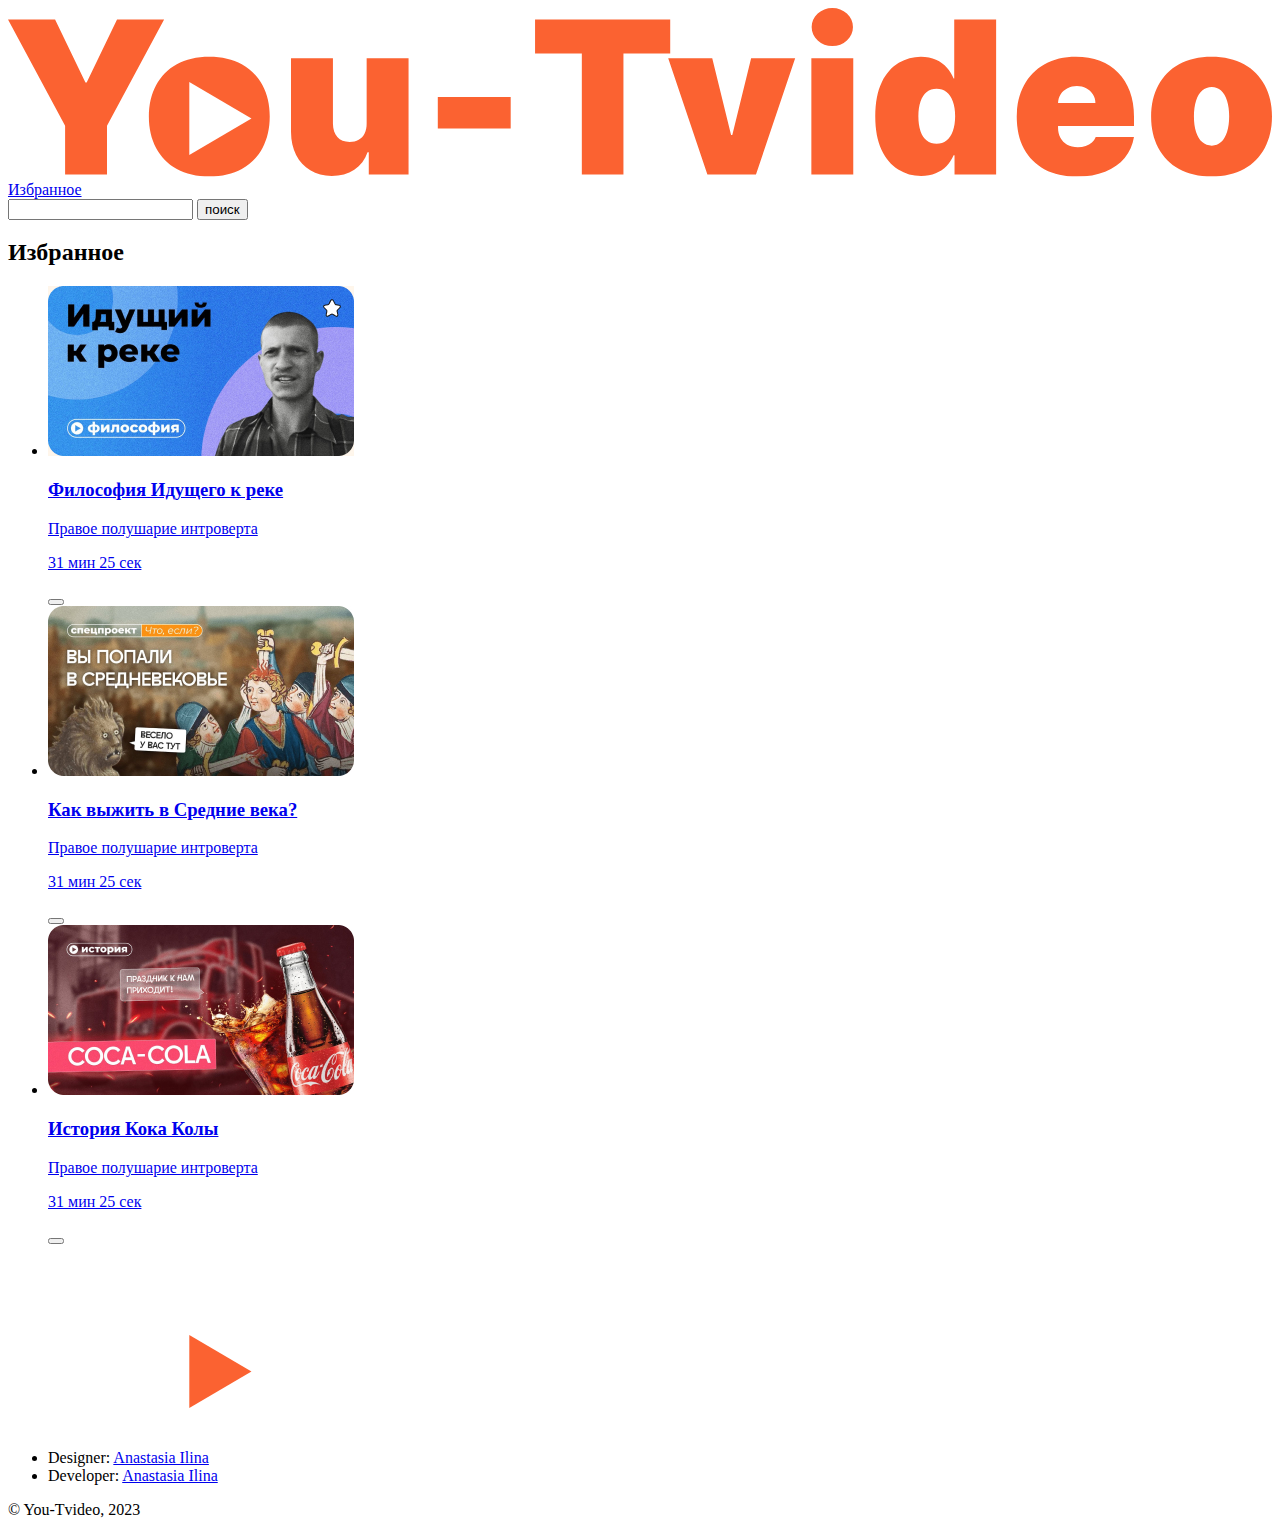
==== favorite.html @ 2fc43063 "l1" ====
<!DOCTYPE html>
<html lang="en">

<head>
	<meta charset="UTF-8">
	<meta name="viewport" content="width=device-width, initial-scale=1.0">
	<title>You-Tvideo - Удобный видеохостинг для тебя</title>
</head>

<body>
	<header class="header">
		<div class="container  header__container">
			<a class="header__link" href="#">
				<svg class="header__logo" viewBox="0 0 240 32" role="img" aria-label="Логотип сервиса You-Tvideo">
					<use xlink:href="/image/sprite.svg#logo-orange"></use>
				</svg>
			</a>

			<a class="header__link  header__link--favorite" href="/favorite.html">
				Избранное
			</a>
		</div>
	</header>
	<main class="main">

		<section class="search">
			<div class="container">
				<form class="search__form">
					<label class="search__label" for="">
						<input class="search__input" type="search">
						<button class="search__btn" type="submit">
							поиск
						</button>
					</label>
				</form>
			</div>
		</section>
		<section class="video-list">
			<div class="container">
				<h2 class="video-list__title">
					Избранное
				</h2>
				<ul class="video-list__items">
					<li class="video-list__item">
						<article class="video-card">
							<a class="video-card__link" href="#">
								<img class="video-card__thumbnail" src="/image/img1.jpg" alt="Превью видео Философия Идущего к реке">
								<h3 class="video-card__title">
									Философия Идущего к реке
								</h3>
								<p class="video-card__channel">
									Правое полушарие интроверта
								</p>
								<p class="video-card__duration">
									31 мин 25 сек
								</p>
							</a>
							<button class="video-card__favorite" type="button"></button>
						</article>
					</li>
					<li class="video-list__item">
						<article class="video-card">
							<a class="video-card__link" href="#">
								<img class="video-card__thumbnail" src="/image/img2.jpg" alt="Превью видео Как выжить в Средние века?">
								<h3 class="video-card__title">
									Как выжить в Средние века?
								</h3>
								<p class="video-card__channel">
									Правое полушарие интроверта
								</p>
								<p class="video-card__duration">
									31 мин 25 сек
								</p>
							</a>
							<button class="video-card__favorite" type="button"></button>
						</article>
					</li>
					<li class="video-list__item">
						<article class="video-card">
							<a class="video-card__link" href="#">
								<img class="video-card__thumbnail" src="/image/img3.jpg" alt="Превью видео История Кока Колы">
								<h3 class="video-card__title">
									История Кока Колы
								</h3>
								<p class="video-card__channel">
									Правое полушарие интроверта
								</p>
								<p class="video-card__duration">
									31 мин 25 сек
								</p>
							</a>
							<button class="video-card__favorite" type="button"></button>
						</article>
					</li>
				</ul>
			</div>
		</section>
	</main>
	<footer class="footer">
		<div class="container">
			<div class="container  footer__container">
				<a class="footer__link" href="#">
					<svg class="footer__logo" viewBox="0 0 360 48" role="img" aria-label="Логотип сервиса You-Tvideo">
						<use xlink:href="/image/sprite.svg#logo-white"></use>
					</svg>
				</a>
				<ul class="footer__developers-list">
					<li class="footer__developers-item">
						Designer:
						<a class="footer__developers-link" href="http://t.me/Mrshmallowww" target="_blank"
							rel="noopener noreferrer">
							Anastasia Ilina
						</a>

					</li>
					<li class="footer__developers-item">
						Developer:
						<a class="footer__developers-link" href="http://t.me/Mrshmallowww" target="_blank"
							rel="noopener noreferrer">
							Anastasia Ilina
						</a>
					</li>
				</ul>
				<p class="footer__copyright">
					© You-Tvideo, 2023
				</p>
			</div>
		</div>
	</footer>
</body>

</html>
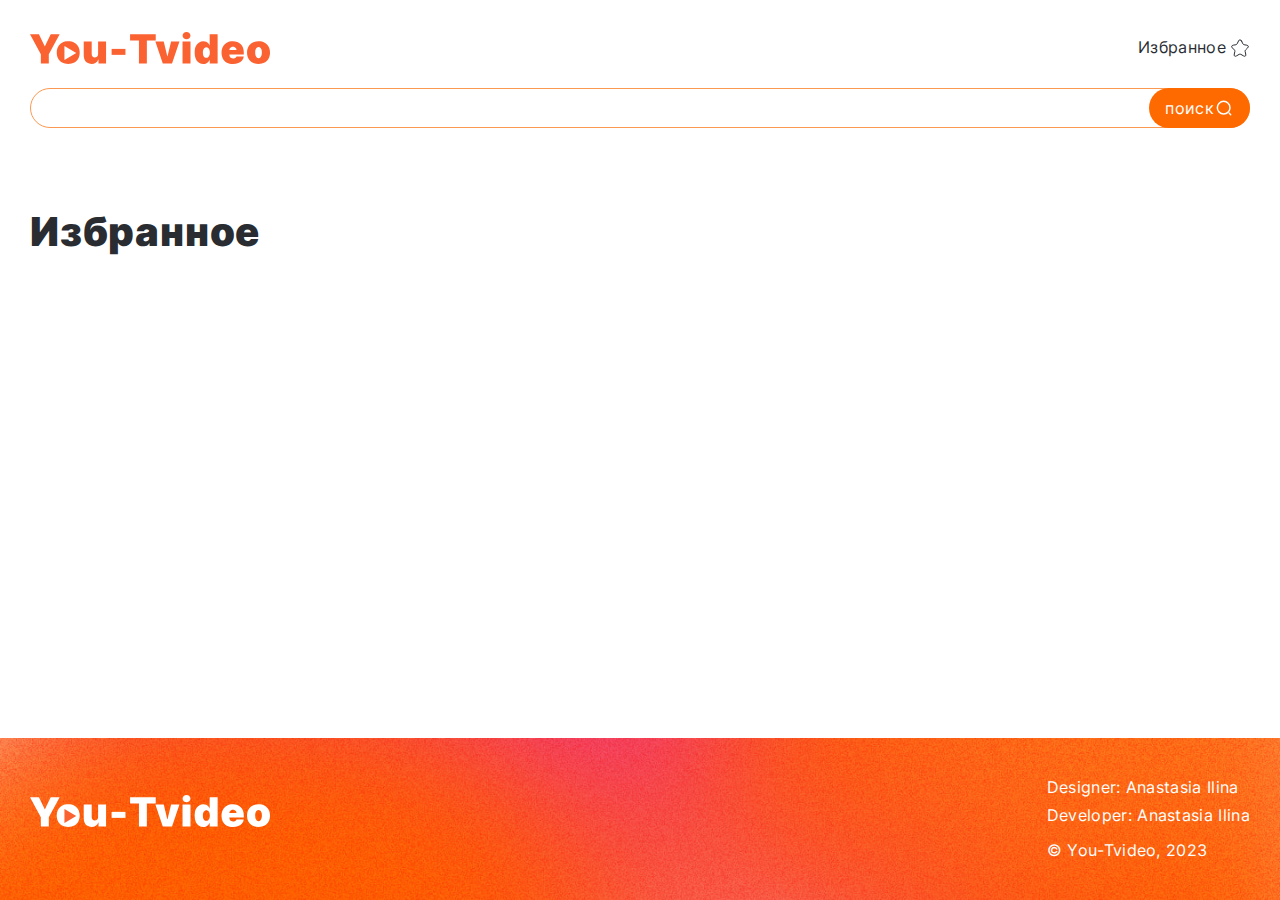
==== commit e9b90f62: "next" ====
--- a/favorite.html
+++ b/favorite.html
@@ -5,6 +5,9 @@
 	<meta charset="UTF-8">
 	<meta name="viewport" content="width=device-width, initial-scale=1.0">
 	<title>You-Tvideo - Удобный видеохостинг для тебя</title>
+	<link href="css/normalize.css" rel="stylesheet">
+	<link rel="stylesheet" href="css/index.css">
+	<script defer src="js/index.js"></script>
 </head>
 
 <body>
@@ -17,21 +20,26 @@
 			</a>
 
 			<a class="header__link  header__link--favorite" href="/favorite.html">
-				Избранное
+				<span>Избранное</span>
+				<svg class="header__icon">
+					<use xlink:href="/image/sprite.svg#star-ob"></use>
+				</svg>
 			</a>
 		</div>
 	</header>
 	<main class="main">
-
 		<section class="search">
 			<div class="container">
 				<form class="search__form">
-					<label class="search__label" for="">
-						<input class="search__input" type="search">
-						<button class="search__btn" type="submit">
-							поиск
-						</button>
-					</label>
+
+					<input class="search__input" type="search">
+					<button class="search__btn" type="submit">
+						<span>поиск</span>
+						<svg class="search__icon" viewBox="0 0 20 20">
+							<use xlink:href="/image/sprite.svg#search"></use>
+						</svg>
+					</button>
+
 				</form>
 			</div>
 		</section>
@@ -55,7 +63,12 @@
 									31 мин 25 сек
 								</p>
 							</a>
-							<button class="video-card__favorite" type="button"></button>
+							<button class="video-card__favorite" type="button" aria-label="Добавить в избранное"></button>
+							<svg class="video-card__icon">
+								<use class="star-o" xlink:href="/image/sprite.svg#star-ob">
+								</use>
+							</svg>
+							</button>
 						</article>
 					</li>
 					<li class="video-list__item">
@@ -72,7 +85,12 @@
 									31 мин 25 сек
 								</p>
 							</a>
-							<button class="video-card__favorite" type="button"></button>
+							<button class="video-card__favorite  video-card__favorite--active" type="button">
+								<svg class="video-card__icon">
+									<use class="star" xlink:href="/image/sprite.svg#star">
+									</use>
+								</svg>
+							</button>
 						</article>
 					</li>
 					<li class="video-list__item">
@@ -89,7 +107,12 @@
 									31 мин 25 сек
 								</p>
 							</a>
-							<button class="video-card__favorite" type="button"></button>
+							<button class="video-card__favorite" type="button">
+								<svg class="video-card__icon">
+									<use class="star-o" xlink:href="/image/sprite.svg#star-ob">
+									</use>
+								</svg>
+							</button>
 						</article>
 					</li>
 				</ul>
@@ -97,34 +120,32 @@
 		</section>
 	</main>
 	<footer class="footer">
-		<div class="container">
-			<div class="container  footer__container">
-				<a class="footer__link" href="#">
-					<svg class="footer__logo" viewBox="0 0 360 48" role="img" aria-label="Логотип сервиса You-Tvideo">
-						<use xlink:href="/image/sprite.svg#logo-white"></use>
-					</svg>
-				</a>
-				<ul class="footer__developers-list">
-					<li class="footer__developers-item">
-						Designer:
-						<a class="footer__developers-link" href="http://t.me/Mrshmallowww" target="_blank"
-							rel="noopener noreferrer">
-							Anastasia Ilina
-						</a>
+		<div class="container  footer__container">
+			<a class="footer__link  footer__link--logo" href="#">
+				<svg class="footer__logo" viewBox="0 0 360 48" role="img" aria-label="Логотип сервиса You-Tvideo">
+					<use xlink:href="/image/sprite.svg#logo-white"></use>
+				</svg>
+			</a>
+			<ul class="footer__developers-list">
+				<li class="footer__developers-item">
+					Designer:
+					<a class="footer__link  footer__link--developers" href="http://t.me/Mrshmallowww" target="_blank"
+						rel="noopener noreferrer">
+						Anastasia Ilina
+					</a>
 
-					</li>
-					<li class="footer__developers-item">
-						Developer:
-						<a class="footer__developers-link" href="http://t.me/Mrshmallowww" target="_blank"
-							rel="noopener noreferrer">
-							Anastasia Ilina
-						</a>
-					</li>
-				</ul>
-				<p class="footer__copyright">
-					© You-Tvideo, 2023
-				</p>
-			</div>
+				</li>
+				<li class="footer__developers-item">
+					Developer:
+					<a class="footer__link  footer__link--developers" href="http://t.me/Mrshmallowww" target="_blank"
+						rel="noopener noreferrer">
+						Anastasia Ilina
+					</a>
+				</li>
+			</ul>
+			<p class="footer__copyright">
+				© You-Tvideo, 2023
+			</p>
 		</div>
 	</footer>
 </body>
--- a/css/index.css
+++ b/css/index.css
@@ -0,0 +1,662 @@
+@font-face {
+	font-family: Inter;
+	font-weight: 400;
+	src: url('../fonts/inter-v13-cyrillic_latin-regular.woff2');
+}
+
+@font-face {
+	font-family: Inter;
+	font-weight: 900;
+	src: url('../fonts/inter-v13-cyrillic_latin-900.woff2');
+}
+
+html {
+	position: relative;
+	box-sizing: border-box;
+}
+
+*,
+*::before,
+*::after {
+	box-sizing: inherit;
+}
+
+body {
+	position: relative;
+	overflow-x: hidden;
+	min-width: 320px;
+	min-height: 100vh;
+	font-family: Inter, sans-serif;
+	-webkit-font-smoothing: antialiased;
+	-moz-osx-font-smoothing: grayscale;
+	text-rendering: optimizeLegibility;
+	-webkit-tap-highlight-color: rgba(0, 0, 0, 0);
+	-webkit-tap-highlight-color: transparent;
+	font-size: 20px;
+	color: #292d32;
+	background-color: #fff;
+	line-height: 1.2;
+
+	display: flex;
+	flex-direction: column;
+}
+
+.main {
+	flex-grow: 1;
+}
+
+img,
+svg {
+	display: block;
+	max-width: 100%;
+	height: auto;
+}
+
+svg {
+	max-height: 100%;
+}
+
+button {
+	padding: 0;
+	cursor: pointer;
+	border: none;
+	background-color: transparent;
+}
+
+a {
+	text-decoration: none;
+	color: inherit;
+}
+
+ul {
+	list-style: none;
+	padding: 0;
+	margin: 0;
+}
+
+h1,
+h2,
+h3,
+p,
+figure,
+fieldset {
+	margin: 0;
+}
+
+iframe {
+	border: none;
+}
+
+/*
+Доступно скрываю элементы
+*/
+
+.visually-hidden {
+	position: fixed;
+	transform: scale(0);
+}
+
+/*
+Пример контейнера
+
+Если контейнер 1180px по макету,
+то для max-width прибавляем паддинги 30px*2,
+в итоге 1240px
+Чтобы контент не прижимался к краям экрана
+*/
+
+.container {
+	--container-width: 1260px;
+	--container-offset: 30px;
+	max-width: calc(var(--container-width) + var(--container-offset) * 2);
+	padding: 0 var(--container-offset);
+	margin: 0 auto;
+}
+
+.header {
+	padding: 32px 0 24px;
+}
+
+.header__container {
+	display: flex;
+	justify-content: space-between;
+	align-items: center;
+}
+
+.header__logo {
+	width: 240px;
+}
+
+.header__link--favorite {
+	display: flex;
+	align-items: center;
+	gap: 4px;
+
+	font-size: 16px;
+	letter-spacing: 0.02em;
+}
+
+.header__icon {
+	height: 20px;
+	width: 20px;
+}
+
+.hero {
+	margin-bottom: 32px;
+	padding: 60px 0 80px;
+	background: #ff6a00 url('../image/bg.jpg') center/cover;
+	color: #fff;
+}
+
+.hero__container {
+	position: relative;
+	display: flex;
+	flex-direction: column;
+	align-items: center;
+}
+
+.hero__logo {
+	margin-bottom: 80px;
+	width: 240px;
+}
+
+.hero__title {
+	margin-bottom: 40px;
+	font-size: 70px;
+	font-weight: 900;
+	letter-spacing: 0.02em;
+	text-align: center;
+}
+
+.hero__tagline {
+	font-size: 20px;
+	letter-spacing: 0.02em;
+	text-align: center;
+}
+
+.hero__link {
+	position: absolute;
+	top: -36px;
+	right: 0;
+	display: flex;
+	align-items: center;
+	gap: 4px;
+	font-size: 16px;
+	letter-spacing: 0.02em;
+}
+
+.hero__icon {
+	height: 20px;
+	width: 20px;
+}
+
+.search__form {
+	position: relative;
+	width: 100%;
+}
+
+.search__input {
+	padding: 10px 124px 10px 24px;
+	width: 100%;
+	border-radius: 40px;
+	border: 1px solid #fb9953;
+	outline: none;
+	font-size: 16px;
+	letter-spacing: 0.02em;
+}
+.search__input::placeholder {
+	color: #292d32;
+	letter-spacing: 0.02em;
+}
+
+.search__btn {
+	position: absolute;
+	top: 0;
+	right: 0;
+	bottom: 0;
+	padding: 8px 16px;
+	display: flex;
+	align-items: center;
+	border-radius: 40px;
+	background-color: #ff6a00;
+	font-size: 16px;
+	letter-spacing: 0.02em;
+	color: #fff;
+}
+
+.search__icon {
+	width: 20px;
+	height: 20px;
+}
+
+.video-list {
+	padding: 80px 0;
+}
+
+.video-list__title {
+	margin-bottom: 40px;
+	font-size: 40px;
+	font-weight: 900;
+	letter-spacing: 0.02em;
+}
+
+.video-list__items {
+	--grid-count: 3;
+	--grid-column-gap: 12px;
+	display: grid;
+	grid-template-columns: repeat(var(--grid-count), 1fr);
+	gap: 40px var(--grid-column-gap);
+}
+.video-list__item {
+	display: grid;
+}
+.video-card {
+	position: relative;
+}
+
+.video-card__thumbnail {
+	margin-bottom: 12px;
+	border-radius: 16px;
+	width: 100%;
+}
+
+.video-card__title {
+	margin-bottom: 10px;
+	font-size: 24px;
+	font-weight: 900;
+	letter-spacing: 0.02em;
+}
+
+.video-card__channel {
+	margin-bottom: 10px;
+	font-size: 20px;
+	letter-spacing: 0.02em;
+}
+
+.video-card__duration {
+	font-size: 16px;
+	letter-spacing: 0.02em;
+}
+
+.video-card__favorite {
+	position: absolute;
+	top: 12px;
+	right: 12px;
+}
+
+.video-card__icon {
+	width: 20px;
+	height: 20px;
+}
+
+.video-card__favorite .star {
+	display: none;
+}
+
+.video-card__favorite.active .star {
+	display: block;
+}
+
+.video {
+	padding-top: 80px;
+}
+
+.video__player {
+	position: relative;
+	padding-bottom: 56.25%;
+	height: 0;
+	overflow: hidden;
+	margin-bottom: 32px;
+}
+
+.video__iframe {
+	position: absolute;
+	top: 0;
+	left: 0;
+	width: 100%;
+	height: 100%;
+	border-radius: 16px;
+}
+
+.video__title {
+	margin-bottom: 24px;
+	font-size: 40px;
+	font-weight: 900;
+	letter-spacing: 0.02em;
+}
+
+.video__channel {
+	margin-bottom: 24px;
+	font-size: 24px;
+	letter-spacing: 0.02em;
+}
+
+.video__info {
+	font-size: 24px;
+	letter-spacing: 0.02em;
+}
+
+.video__description {
+	font-size: 24px;
+	letter-spacing: 0.02em;
+}
+
+.video__container {
+	display: flex;
+	justify-content: space-between;
+	gap: 34px;
+}
+
+.video__content {
+	max-width: 1048px;
+}
+
+.video__link {
+	flex-shrink: 0;
+	align-self: start;
+	white-space: nowrap;
+	display: flex;
+	align-items: center;
+	gap: 4px;
+	font-size: 16px;
+	letter-spacing: 0.02em;
+}
+
+.video__link .video__no-favorite {
+	display: block;
+}
+
+.video__link .video__favorite {
+	display: none;
+}
+
+.video__link.active .video__no-favorite {
+	display: none;
+}
+
+.video__link.active .video__favorite {
+	display: block;
+}
+
+.video__icon {
+	width: 20px;
+	height: 20px;
+}
+
+.footer {
+	padding: 40px 0;
+	background: #ff6a00 url('../image/bg.jpg') center/cover;
+	font-size: 16px;
+	color: #fff;
+	letter-spacing: 0.02em;
+}
+
+.footer__container {
+	display: grid;
+	grid-template-columns: 1fr max-content;
+	align-items: center;
+	justify-content: space-between;
+	gap: 16px 30px;
+}
+.footer__link--logo {
+	max-width: 360px;
+	width: 100%;
+}
+
+.footer__logo {
+	width: 100%;
+}
+
+.footer__link:hover {
+	color: #ccc;
+}
+
+.footer__link--logo {
+	grid-column: 1/2;
+	grid-row: 1/3;
+}
+
+.footer__developers {
+	grid-column: 2/3;
+}
+.footer__developers-item {
+	margin-bottom: 8px;
+}
+.footer__developers-item:last-child {
+	margin-bottom: 0;
+}
+
+.footer__copyright {
+	grid-column: 2/3;
+}
+
+@media (width <= 1024) {
+	.container {
+		--container-width: 942px;
+	}
+
+	.hero {
+		padding: 40px 0 58px;
+	}
+
+	.hero__logo {
+		width: 200px;
+		margin-bottom: 45px;
+	}
+	.hero__title {
+		margin-bottom: 32px;
+		font-size: 50px;
+	}
+
+	.hero__link {
+		top: -16px;
+	}
+
+	.video-list {
+		padding: 60px 0;
+	}
+
+	.video-list__items {
+		row-gap: 32px;
+	}
+
+	.video-list__title {
+		margin-bottom: 40px;
+		font-size: 32px;
+	}
+
+	.video-card__title {
+		font-size: 24px;
+	}
+
+	.video-card__channel {
+		font-size: 20px;
+	}
+
+	.video-card__duration {
+		font-size: 16px;
+	}
+
+	.video {
+		padding: 60px 0;
+	}
+
+	.video__content {
+		max-width: 730px;
+	}
+
+	.video__title {
+		margin-bottom: 24px;
+		font-size: 32px;
+	}
+
+	.video__channel {
+		margin-bottom: 20px;
+		font-size: 20px;
+	}
+
+	.video__info {
+		font-size: 20px;
+	}
+
+	.video__description {
+		font-size: 20px;
+	}
+
+	.footer {
+		padding: 27px 0;
+		font-size: 14px;
+	}
+
+	.footer__link--logo {
+		max-width: 305px;
+	}
+}
+
+@media (width <= 768px) {
+	.container {
+		--container-width: 624px;
+	}
+
+	.hero__link-text,
+	.header__link-text {
+		position: fixed;
+		transform: scale(0);
+	}
+
+	.hero {
+		padding-bottom: 42px;
+	}
+
+	.hero__title {
+		font-size: 40px;
+	}
+	.video-list__items {
+		--grid-count: 2;
+		grid-template-columns: repeat(2, 1fr);
+	}
+
+	.video {
+		padding-top: 60px;
+	}
+
+	.video__container {
+		flex-direction: column-reverse;
+		gap: 24px;
+	}
+	.video__player {
+		margin-bottom: 24px;
+	}
+}
+@media (width <= 540px) {
+	.container {
+		--container-offset: 11px;
+	}
+
+	.hero {
+		padding: 16px 0 32px;
+		margin-bottom: 20px;
+	}
+
+	.hero__container {
+		display: grid;
+		justify-content: space-between;
+		align-items: center;
+	}
+
+	.hero__logo {
+		width: 145px;
+		grid-row: 1/2;
+		grid-column: 1/2;
+		margin-bottom: 0;
+	}
+
+	.hero__link {
+		position: static;
+		grid-row: 1/2;
+		grid-column: 2/3;
+		justify-self: end;
+	}
+
+	.hero__title {
+		grid-column: 1/3;
+		margin-bottom: 0;
+		padding: 25px 0 20px;
+		font-size: 24px;
+	}
+
+	.hero__tagline {
+		grid-column: 1/3;
+		font-size: 16px;
+	}
+
+	.header__logo {
+		max-width: 145px;
+	}
+
+	.video-list {
+		padding: 40px 0 60px;
+	}
+
+	.video-list__title {
+		margin-bottom: 20px;
+		font-size: 24px;
+	}
+
+	.video-list__items {
+		--grid-count: 1;
+		grid-template-columns: repeat(1, 1fr);
+		gap: 20px;
+	}
+
+	.video-card__title {
+		margin-bottom: 6px;
+		font-size: 18px;
+	}
+
+	.video-card__channel {
+		margin-bottom: 6px;
+		font-size: 16px;
+	}
+
+	.video-card__duration {
+		font-size: 14px;
+	}
+
+	.video__player {
+		margin-bottom: 20px;
+	}
+
+	.video__title {
+		margin-bottom: 16px;
+		font-size: 24px;
+	}
+
+	.video__channel {
+		margin-bottom: 12px;
+		font-size: 16px;
+	}
+
+	.video__info {
+		font-size: 16px;
+	}
+
+	.footer {
+		padding: 24px 32px;
+	}
+
+	.footer__container {
+		display: flex;
+		flex-direction: column;
+		align-items: start;
+	}
+
+	.footer__link--logo {
+		margin-bottom: 24px;
+		max-width: 180px;
+	}
+
+	.footer__developers {
+		margin-bottom: 16px;
+	}
+}
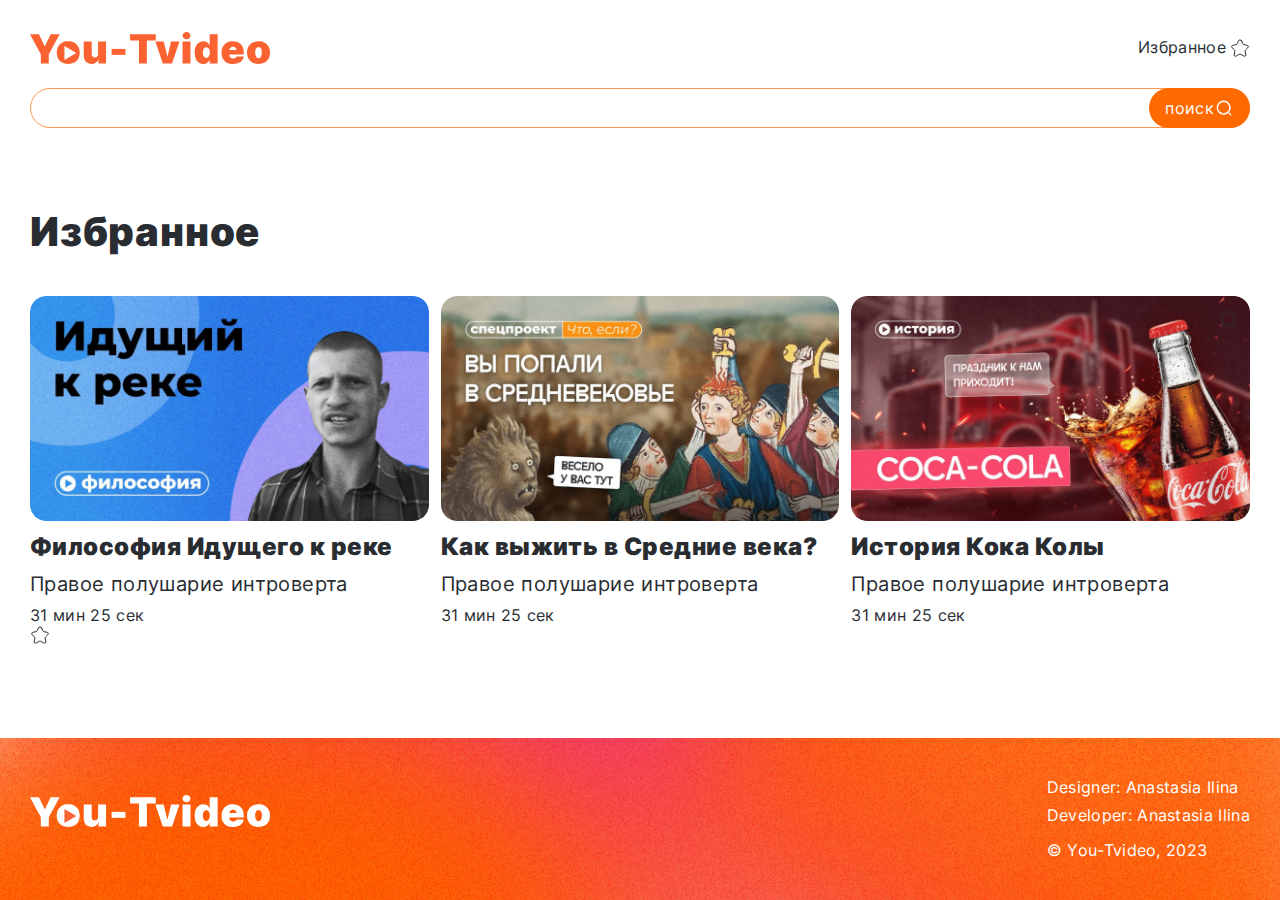
==== commit 18353ca4: "s" ====
--- a/favorite.html
+++ b/favorite.html
@@ -19,7 +19,7 @@
 				</svg>
 			</a>
 
-			<a class="header__link  header__link--favorite" href="/favorite.html">
+			<a class="header__link  header__link--favorite" href="#/favorite">
 				<span>Избранное</span>
 				<svg class="header__icon">
 					<use xlink:href="/image/sprite.svg#star-ob"></use>
--- a/css/index.css
+++ b/css/index.css
@@ -349,6 +349,8 @@
 
 .video__content {
 	max-width: 1048px;
+	hyphens: auto;
+	overflow-wrap: anywhere;
 }
 
 .video__link {
@@ -430,6 +432,16 @@
 	grid-column: 2/3;
 }
 
+.preload {
+	height: 100%;
+	width: 100%;
+	display: flex;
+	margin: auto;
+}
+.preload__text {
+	color: #ff6a00;
+}
+
 @media (width <= 1024) {
 	.container {
 		--container-width: 942px;
